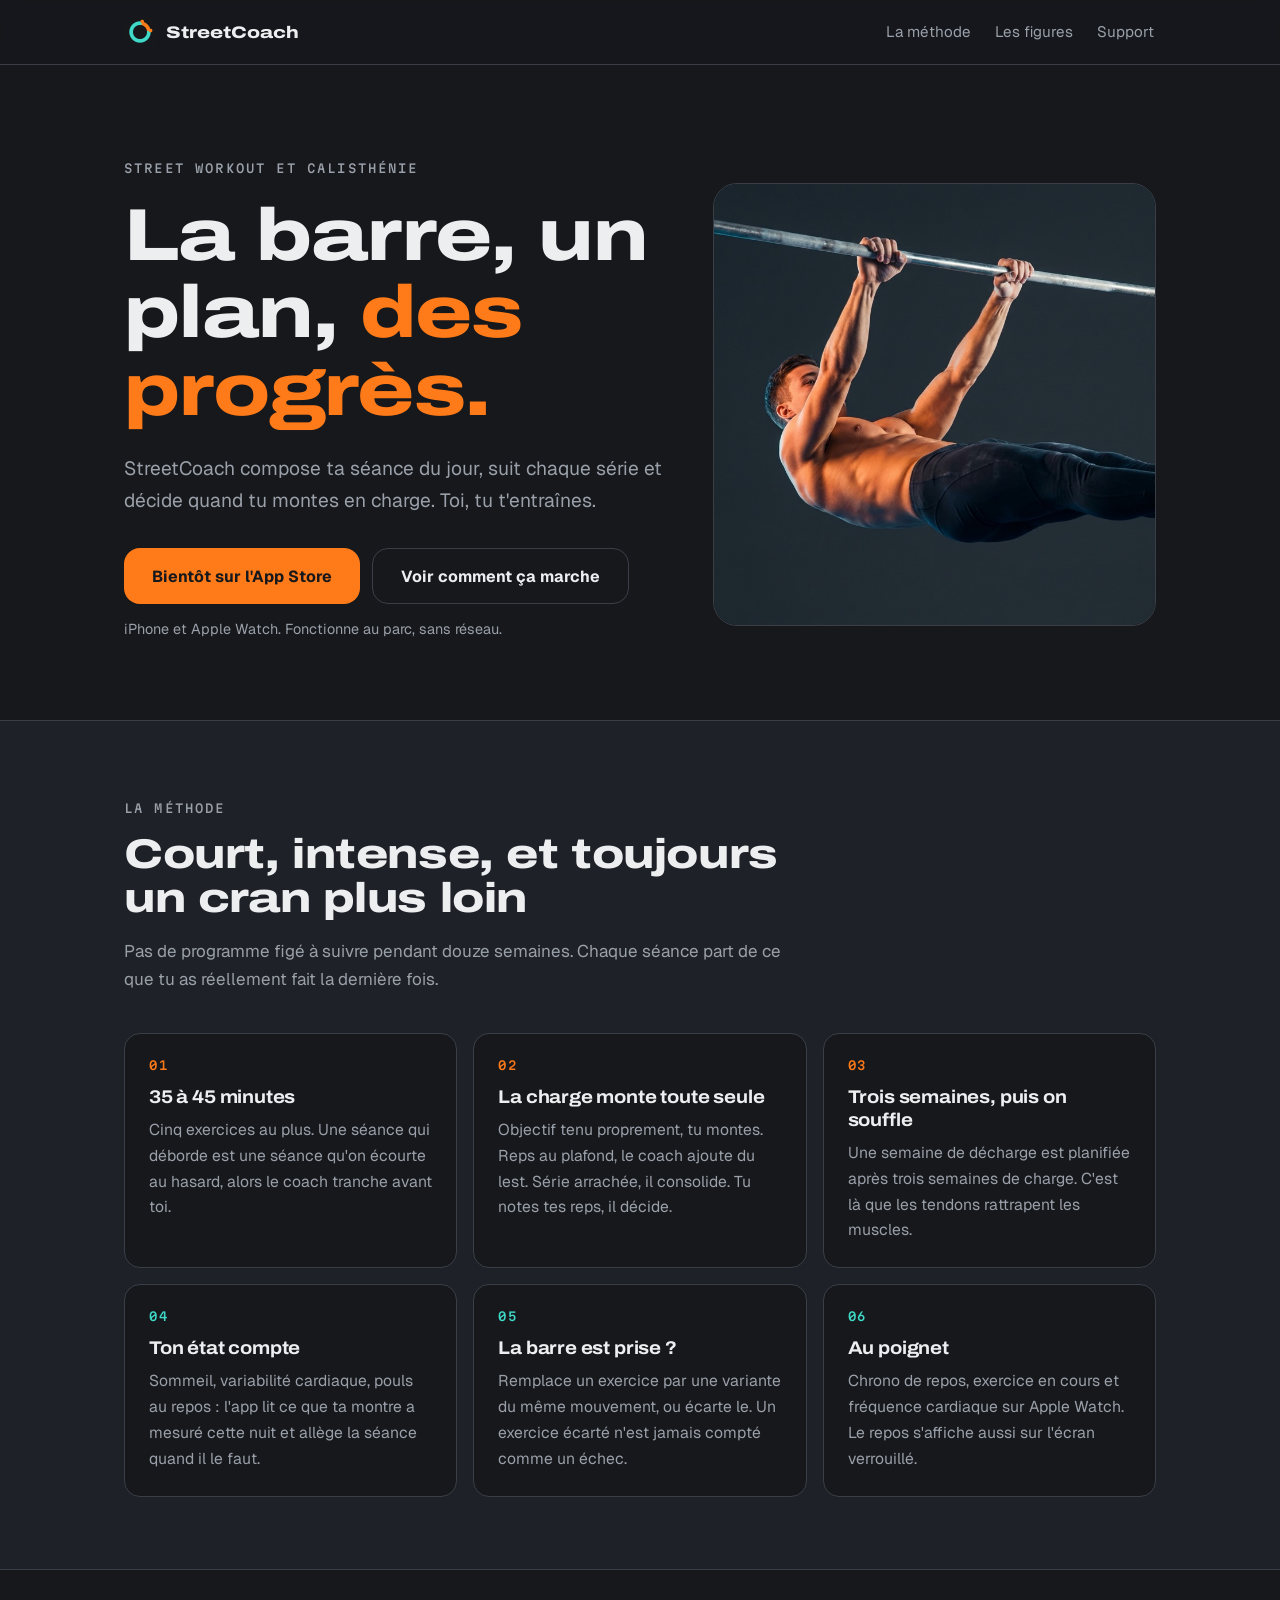
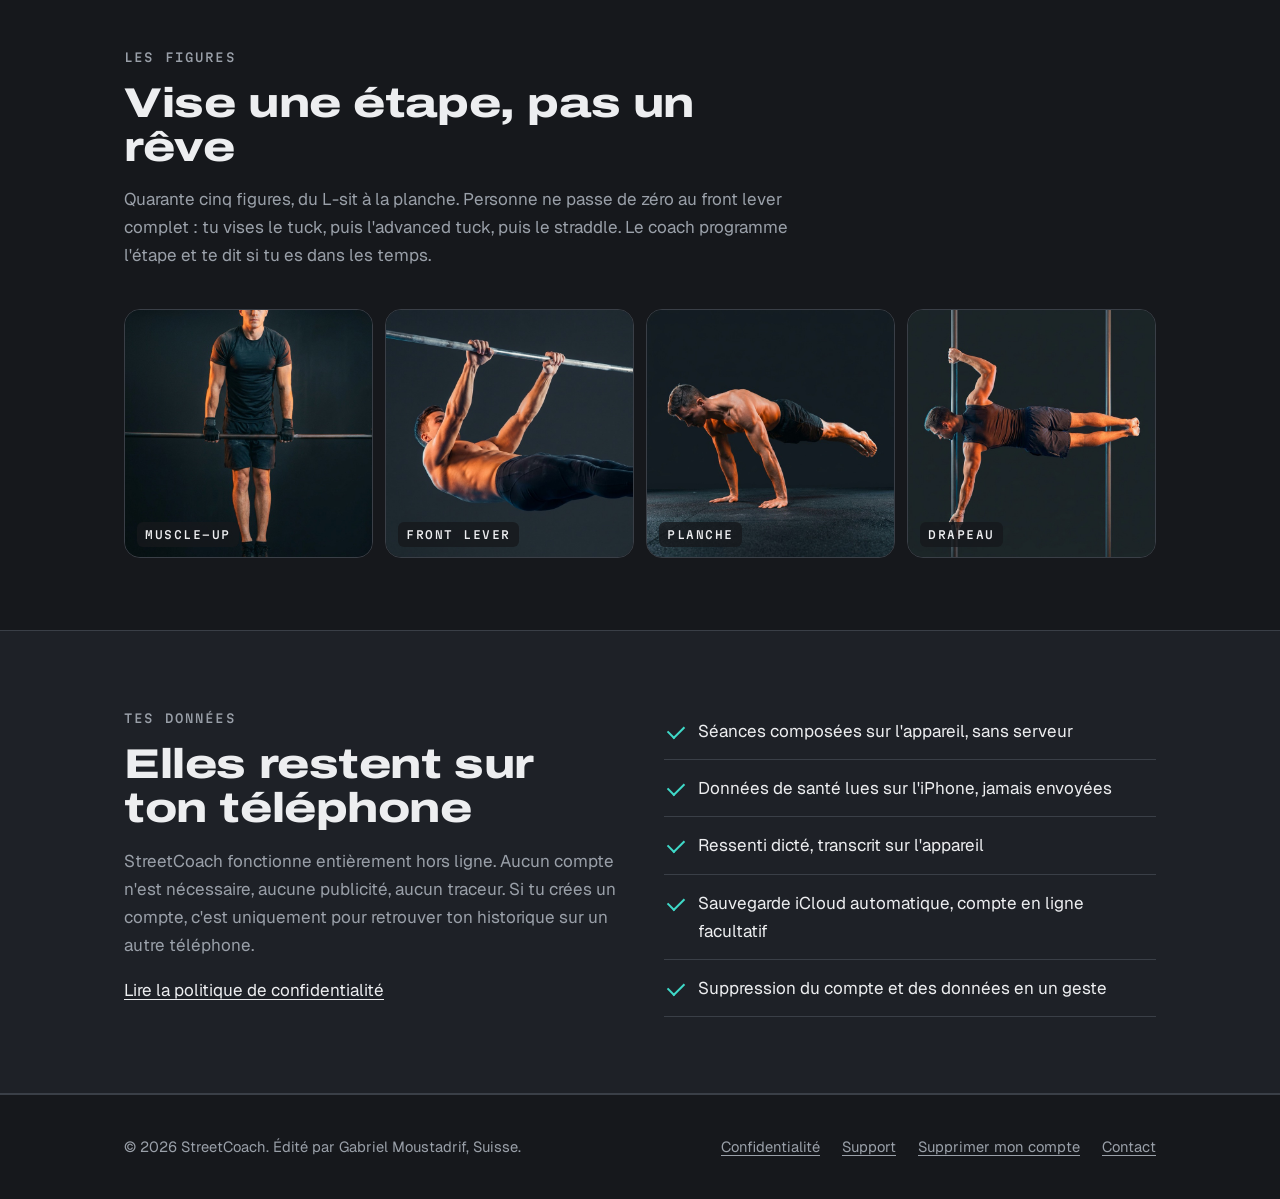
==== index.html @ 603b5591 "Site StreetCoach : accueil, confidentialite, support, suppression de compte Co-Authored-By: Claude F" ====
<!doctype html>
<html lang="fr">
<head>
<meta charset="utf-8">
<meta name="viewport" content="width=device-width, initial-scale=1">
<title>StreetCoach, ton coach de street workout</title>
<meta name="description" content="Des séances de street workout courtes et intenses, composées pour toi. Progression automatique, figures à débloquer, Apple Watch. Fonctionne hors ligne.">
<meta name="theme-color" content="#16181C">
<meta property="og:title" content="StreetCoach, ton coach de street workout">
<meta property="og:description" content="Des séances de street workout courtes et intenses, composées pour toi. Progression automatique, figures à débloquer, Apple Watch. Fonctionne hors ligne.">
<meta property="og:type" content="website">
<meta property="og:image" content="img/frontlever.jpg">
<link rel="icon" href="img/icone.png">
<link rel="apple-touch-icon" href="img/icone.png">
<link rel="preconnect" href="https://fonts.googleapis.com">
<link rel="preconnect" href="https://fonts.gstatic.com" crossorigin>
<link href="https://fonts.googleapis.com/css2?family=Archivo:wdth,wght@100..125,600..900&family=Geist:wght@400;500;700&family=Martian+Mono:wght@400;500&display=swap" rel="stylesheet">
<link rel="stylesheet" href="styles.css">
</head>
<body>
<header class="nav"><div class="wrap">
  <a class="brand" href="index.html"><img src="img/icone.png" alt="" width="32" height="32">StreetCoach</a>
  <nav aria-label="Navigation principale">
    <a class="opt" href="#methode">La méthode</a>
    <a class="opt" href="#figures">Les figures</a>
    <a href="support.html">Support</a>
  </nav>
</div></header>
<main>

<section class="hero"><div class="wrap">
  <div>
    <span class="label">Street workout et calisthénie</span>
    <h1 style="margin-top:16px">La barre, un plan, <em>des progrès.</em></h1>
    <p class="lead">StreetCoach compose ta séance du jour, suit chaque série et décide quand tu montes en charge. Toi, tu t'entraînes.</p>
    <div class="cta">
      <span class="btn primary" aria-disabled="true">Bientôt sur l'App Store</span>
      <a class="btn ghost" href="#methode">Voir comment ça marche</a>
    </div>
    <p class="note">iPhone et Apple Watch. Fonctionne au parc, sans réseau.</p>
  </div>
  <figure><img src="img/frontlever.jpg" alt="Athlète tenant un front lever à la barre" width="768" height="768"></figure>
</div></section>

<section class="alt" id="methode"><div class="wrap">
  <div class="head">
    <span class="label">La méthode</span>
    <h2>Court, intense, et toujours un cran plus loin</h2>
    <p>Pas de programme figé à suivre pendant douze semaines. Chaque séance part de ce que tu as réellement fait la dernière fois.</p>
  </div>
  <div class="grid">
    <div class="card"><span class="k">01</span><h3>35 à 45 minutes</h3><p>Cinq exercices au plus. Une séance qui déborde est une séance qu'on écourte au hasard, alors le coach tranche avant toi.</p></div>
    <div class="card"><span class="k">02</span><h3>La charge monte toute seule</h3><p>Objectif tenu proprement, tu montes. Reps au plafond, le coach ajoute du lest. Série arrachée, il consolide. Tu notes tes reps, il décide.</p></div>
    <div class="card"><span class="k">03</span><h3>Trois semaines, puis on souffle</h3><p>Une semaine de décharge est planifiée après trois semaines de charge. C'est là que les tendons rattrapent les muscles.</p></div>
    <div class="card"><span class="k cool">04</span><h3>Ton état compte</h3><p>Sommeil, variabilité cardiaque, pouls au repos : l'app lit ce que ta montre a mesuré cette nuit et allège la séance quand il le faut.</p></div>
    <div class="card"><span class="k cool">05</span><h3>La barre est prise ?</h3><p>Remplace un exercice par une variante du même mouvement, ou écarte le. Un exercice écarté n'est jamais compté comme un échec.</p></div>
    <div class="card"><span class="k cool">06</span><h3>Au poignet</h3><p>Chrono de repos, exercice en cours et fréquence cardiaque sur Apple Watch. Le repos s'affiche aussi sur l'écran verrouillé.</p></div>
  </div>
</div></section>

<section id="figures"><div class="wrap">
  <div class="head">
    <span class="label">Les figures</span>
    <h2>Vise une étape, pas un rêve</h2>
    <p>Quarante cinq figures, du L-sit à la planche. Personne ne passe de zéro au front lever complet : tu vises le tuck, puis l'advanced tuck, puis le straddle. Le coach programme l'étape et te dit si tu es dans les temps.</p>
  </div>
  <div class="figures">
    <figure><img src="img/muscleup.jpg" alt="Muscle-up" width="768" height="768" loading="lazy"><figcaption>Muscle-up</figcaption></figure>
    <figure><img src="img/frontlever.jpg" alt="Front lever" width="768" height="768" loading="lazy"><figcaption>Front lever</figcaption></figure>
    <figure><img src="img/planche.jpg" alt="Planche" width="768" height="768" loading="lazy"><figcaption>Planche</figcaption></figure>
    <figure><img src="img/humanflag.jpg" alt="Drapeau" width="768" height="768" loading="lazy"><figcaption>Drapeau</figcaption></figure>
  </div>
</div></section>

<section class="alt"><div class="wrap split">
  <div>
    <span class="label">Tes données</span>
    <h2 style="margin-top:12px">Elles restent sur ton téléphone</h2>
    <p class="muted" style="margin-top:16px">StreetCoach fonctionne entièrement hors ligne. Aucun compte n'est nécessaire, aucune publicité, aucun traceur. Si tu crées un compte, c'est uniquement pour retrouver ton historique sur un autre téléphone.</p>
    <p><a href="confidentialite.html">Lire la politique de confidentialité</a></p>
  </div>
  <ul class="check">
    <li>Séances composées sur l'appareil, sans serveur</li>
    <li>Données de santé lues sur l'iPhone, jamais envoyées</li>
    <li>Ressenti dicté, transcrit sur l'appareil</li>
    <li>Sauvegarde iCloud automatique, compte en ligne facultatif</li>
    <li>Suppression du compte et des données en un geste</li>
  </ul>
</div></section>

</main>
<footer><div class="wrap">
  <div>© 2026 StreetCoach. Édité par Gabriel Moustadrif, Suisse.</div>
  <nav aria-label="Liens légaux">
    <a href="confidentialite.html">Confidentialité</a>
    <a href="support.html">Support</a>
    <a href="supprimer-compte.html">Supprimer mon compte</a>
    <a href="mailto:moustadrifecomm@gmail.com">Contact</a>
  </nav>
</div></footer>
</body>
</html>
---- styles.css ----
/* StreetCoach, design "Iron & Breath" : graphite, magnesie, un accent chaud
   pour l'effort, un accent froid pour la recuperation. Sombre par conviction,
   donc un seul theme, peint explicitement. */
:root{
  --graphite:#16181C;--surface:#1E2127;--raised:#272B32;--chalk:#EDEEF0;
  --steel:#9AA0A9;--dim:#3A3F47;--flare:#FF7A18;--mineral:#3FD9C8;
  --r:16px;--max:1080px;
}
*{box-sizing:border-box}
html{scroll-behavior:smooth;-webkit-text-size-adjust:100%}
body{margin:0;background:var(--graphite);color:var(--chalk);
  font:400 17px/1.65 "Geist",system-ui,-apple-system,"Segoe UI",sans-serif}
a{color:var(--chalk);text-underline-offset:3px}
a:hover{color:var(--flare)}
a:focus-visible,.btn:focus-visible{outline:3px solid var(--mineral);outline-offset:3px;border-radius:6px}
img{max-width:100%;height:auto;display:block}
.wrap{max-width:var(--max);margin:0 auto;padding:0 24px}
.label{font:500 12px/1 "Martian Mono",ui-monospace,monospace;letter-spacing:.18em;
  text-transform:uppercase;color:var(--steel)}
h1,h2,h3{font-family:"Archivo",system-ui,sans-serif;font-stretch:125%;font-weight:800;
  line-height:1.05;letter-spacing:-.01em;margin:0}
h1{font-size:clamp(2.4rem,7vw,4.6rem)}
h2{font-size:clamp(1.7rem,4vw,2.6rem)}
h3{font-size:1.15rem;font-stretch:110%;font-weight:700;line-height:1.25}
p{margin:0 0 1em}
.muted{color:var(--steel)}

header.nav{position:sticky;top:0;z-index:10;background:rgba(22,24,28,.86);
  backdrop-filter:blur(12px);border-bottom:1px solid var(--dim)}
.nav .wrap{display:flex;align-items:center;justify-content:space-between;height:64px;gap:16px}
.brand{display:flex;align-items:center;gap:10px;font:800 1.05rem "Archivo",sans-serif;
  font-stretch:125%;text-decoration:none}
.brand img{width:32px;height:32px;border-radius:8px}
.nav nav{display:flex;gap:20px;font-size:.95rem}
.nav nav a{text-decoration:none;color:var(--steel);padding:12px 2px}
.nav nav a:hover{color:var(--chalk)}

.hero{padding:88px 0 64px}
.hero .wrap{display:grid;grid-template-columns:1.1fr .9fr;gap:48px;align-items:center}
.hero p.lead{font-size:1.2rem;color:var(--steel);max-width:34em;margin:24px 0 32px}
.hero h1 em{font-style:normal;color:var(--flare)}
.hero figure{margin:0;border-radius:24px;overflow:hidden;border:1px solid var(--dim);background:var(--graphite)}
.btn{display:inline-flex;align-items:center;gap:10px;min-height:56px;padding:0 28px;
  border-radius:var(--r);font:700 1rem "Geist",sans-serif;text-decoration:none;cursor:pointer;
  transition:transform .15s ease,background-color .2s ease}
.btn.primary{background:var(--flare);color:#16181C}
.btn.primary:hover{background:#ff9240;color:#16181C}
.btn.ghost{border:1px solid var(--dim);color:var(--chalk)}
.btn.ghost:hover{border-color:var(--steel);color:var(--chalk)}
.btn:active{transform:scale(.98)}
.cta{display:flex;flex-wrap:wrap;gap:12px;align-items:center}
.note{font-size:.9rem;color:var(--steel);margin-top:14px}

section{padding:72px 0}
section.alt{background:var(--surface);border-block:1px solid var(--dim)}
.head{max-width:40em;margin-bottom:40px}
.head h2{margin-top:12px}
.head p{color:var(--steel);margin-top:16px}
.grid{display:grid;gap:16px;grid-template-columns:repeat(3,1fr)}
.card{background:var(--surface);border:1px solid var(--dim);border-radius:var(--r);padding:24px}
section.alt .card{background:var(--graphite)}
.card h3{margin-bottom:8px}
.card p{color:var(--steel);margin:0;font-size:.98rem}
.card .k{font:500 12px "Martian Mono",monospace;letter-spacing:.14em;color:var(--flare);
  display:block;margin-bottom:14px}
.card .k.cool{color:var(--mineral)}

.figures{display:grid;grid-template-columns:repeat(4,1fr);gap:12px}
.figures figure{margin:0;border-radius:var(--r);overflow:hidden;border:1px solid var(--dim);position:relative}
.figures figcaption{position:absolute;left:12px;bottom:10px;font:500 11px "Martian Mono",monospace;
  letter-spacing:.14em;text-transform:uppercase;background:rgba(22,24,28,.8);padding:6px 8px;border-radius:6px}

.split{display:grid;grid-template-columns:1fr 1fr;gap:48px;align-items:start}
ul.check{list-style:none;padding:0;margin:0}
ul.check li{padding:14px 0 14px 34px;border-bottom:1px solid var(--dim);position:relative}
ul.check li::before{content:"";position:absolute;left:4px;top:22px;width:14px;height:8px;
  border-left:2px solid var(--mineral);border-bottom:2px solid var(--mineral);transform:rotate(-45deg)}

footer{border-top:1px solid var(--dim);padding:40px 0;color:var(--steel);font-size:.92rem}
footer .wrap{display:flex;flex-wrap:wrap;gap:16px 28px;justify-content:space-between}
footer nav{display:flex;flex-wrap:wrap;gap:8px 22px}
footer a{color:var(--steel)}

/* Pages de texte (confidentialite, support) */
.doc{padding:64px 0 88px}
.doc .wrap{max-width:760px}
.doc h1{font-size:clamp(2rem,5vw,3rem);margin:12px 0 12px}
.doc h2{font-size:1.4rem;margin:44px 0 12px;font-stretch:110%}
.doc h3{margin:28px 0 8px}
.doc ul{padding-left:1.2em}
.doc li{margin-bottom:.5em}
.doc .box{background:var(--surface);border:1px solid var(--dim);border-radius:var(--r);padding:20px 24px;margin:24px 0}
.doc table{width:100%;border-collapse:collapse;font-size:.95rem}
.doc th,.doc td{text-align:left;padding:12px 10px;border-bottom:1px solid var(--dim);vertical-align:top}
.doc th{color:var(--steel);font-weight:500}
.scroll{overflow-x:auto}
.ok{text-align:center;padding:120px 24px}
.ok .rond{width:72px;height:72px;border-radius:50%;border:3px solid var(--mineral);margin:0 auto 28px;position:relative}
.ok .rond::after{content:"";position:absolute;left:22px;top:22px;width:24px;height:12px;
  border-left:3px solid var(--mineral);border-bottom:3px solid var(--mineral);transform:rotate(-45deg)}

@media (max-width:860px){
  .hero{padding:56px 0 40px}
  .hero .wrap,.split{grid-template-columns:1fr}
  .grid{grid-template-columns:1fr}
  .figures{grid-template-columns:repeat(2,1fr)}
  .nav nav a.opt{display:none}
  section{padding:56px 0}
}
@media (prefers-reduced-motion:reduce){html{scroll-behavior:auto}.btn{transition:none}}
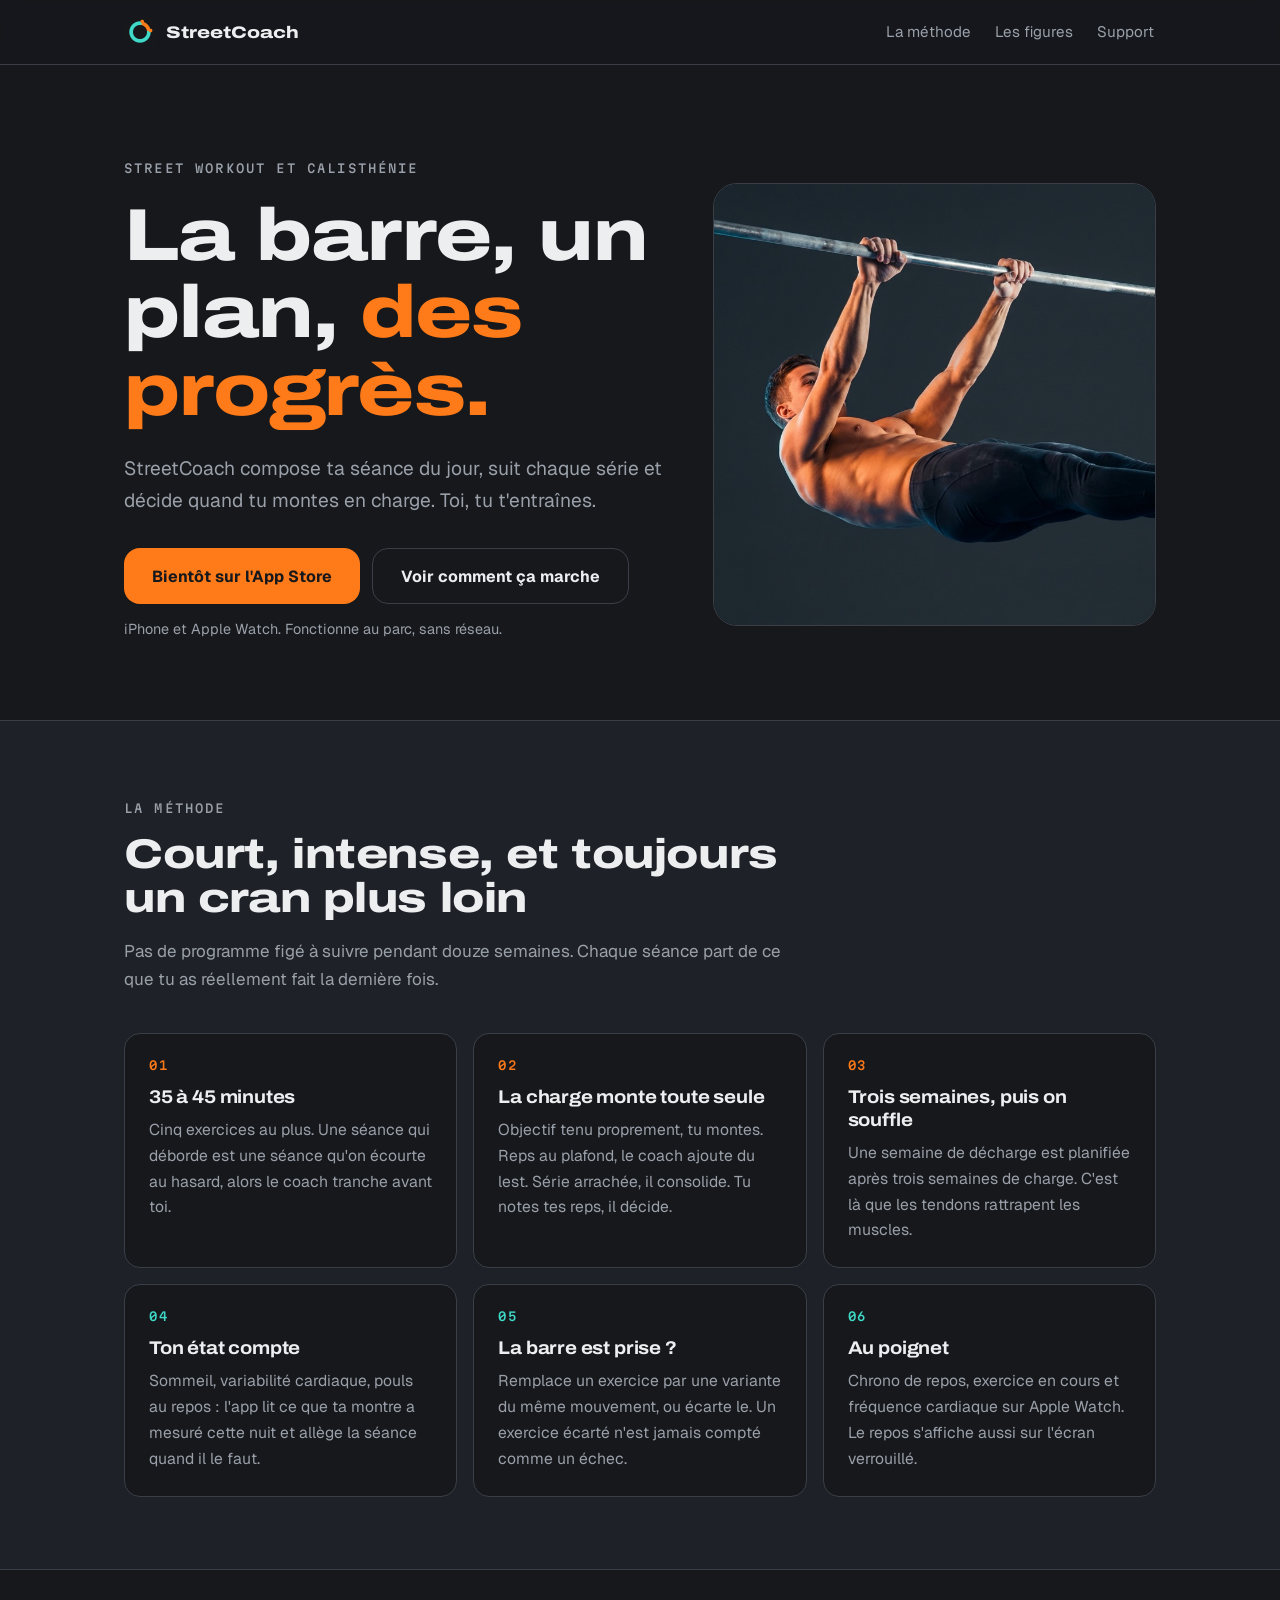
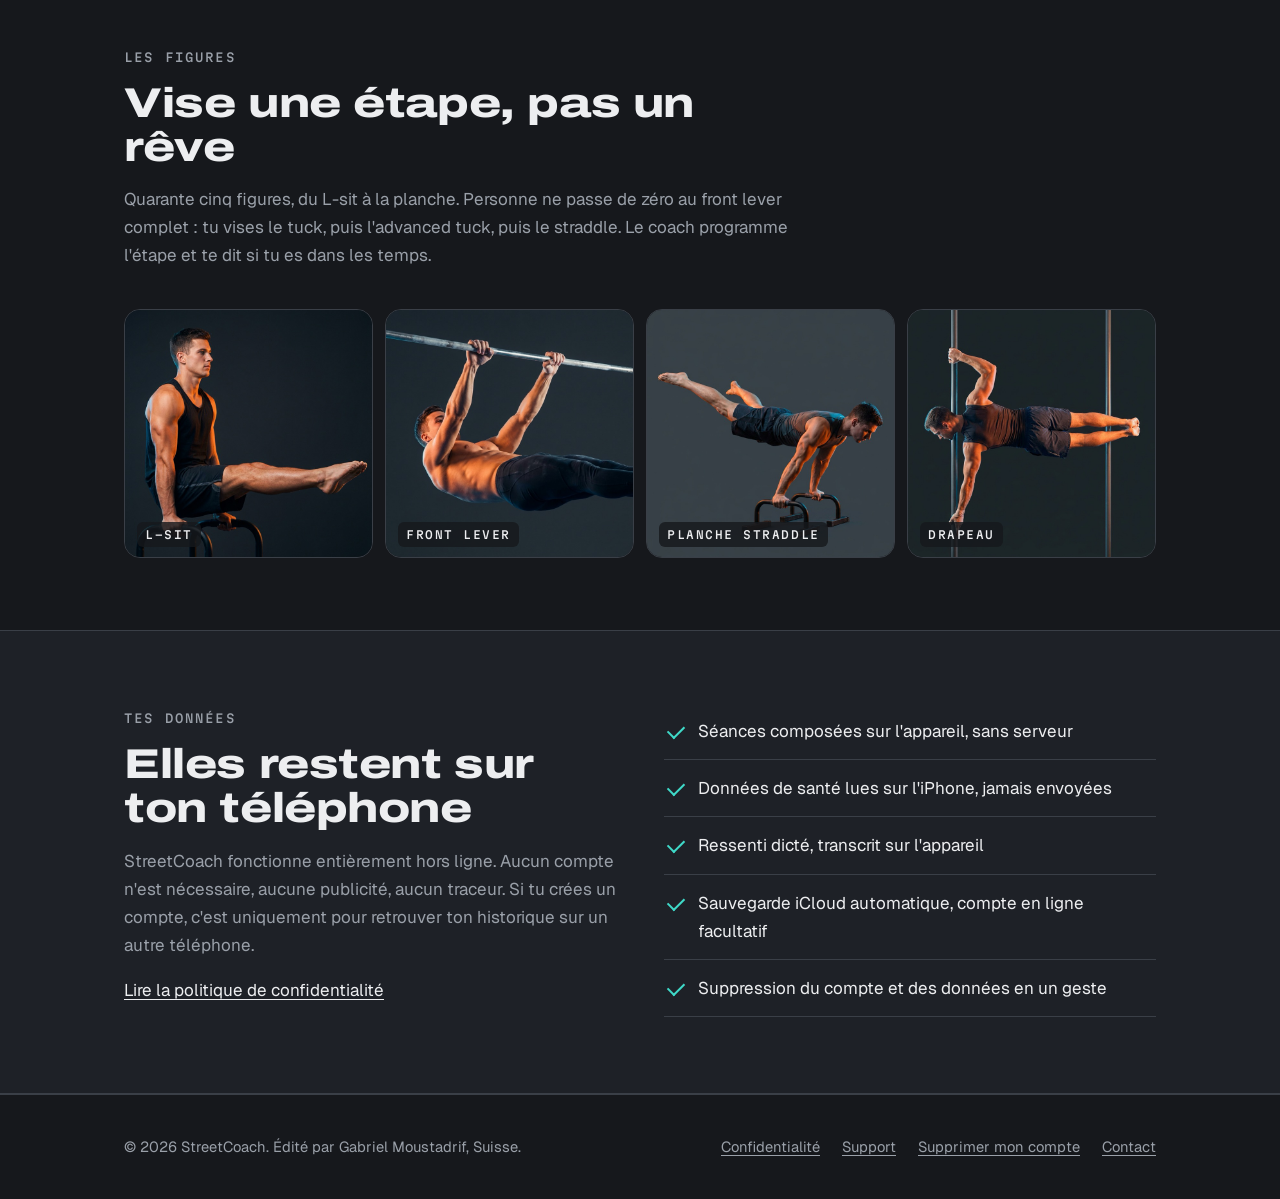
==== commit 958dab5d: "Retirer deux illustrations fausses, corriger le ratio des images Co-Authored-By: Claude Fable 5.1 <n" ====
--- a/index.html
+++ b/index.html
@@ -65,9 +65,9 @@
     <p>Quarante cinq figures, du L-sit à la planche. Personne ne passe de zéro au front lever complet : tu vises le tuck, puis l'advanced tuck, puis le straddle. Le coach programme l'étape et te dit si tu es dans les temps.</p>
   </div>
   <div class="figures">
-    <figure><img src="img/muscleup.jpg" alt="Muscle-up" width="768" height="768" loading="lazy"><figcaption>Muscle-up</figcaption></figure>
+    <figure><img src="img/lsit.jpg" alt="L-sit" width="768" height="768" loading="lazy"><figcaption>L-sit</figcaption></figure>
     <figure><img src="img/frontlever.jpg" alt="Front lever" width="768" height="768" loading="lazy"><figcaption>Front lever</figcaption></figure>
-    <figure><img src="img/planche.jpg" alt="Planche" width="768" height="768" loading="lazy"><figcaption>Planche</figcaption></figure>
+    <figure><img src="img/planchestraddle.jpg" alt="Planche straddle" width="768" height="768" loading="lazy"><figcaption>Planche straddle</figcaption></figure>
     <figure><img src="img/humanflag.jpg" alt="Drapeau" width="768" height="768" loading="lazy"><figcaption>Drapeau</figcaption></figure>
   </div>
 </div></section>
